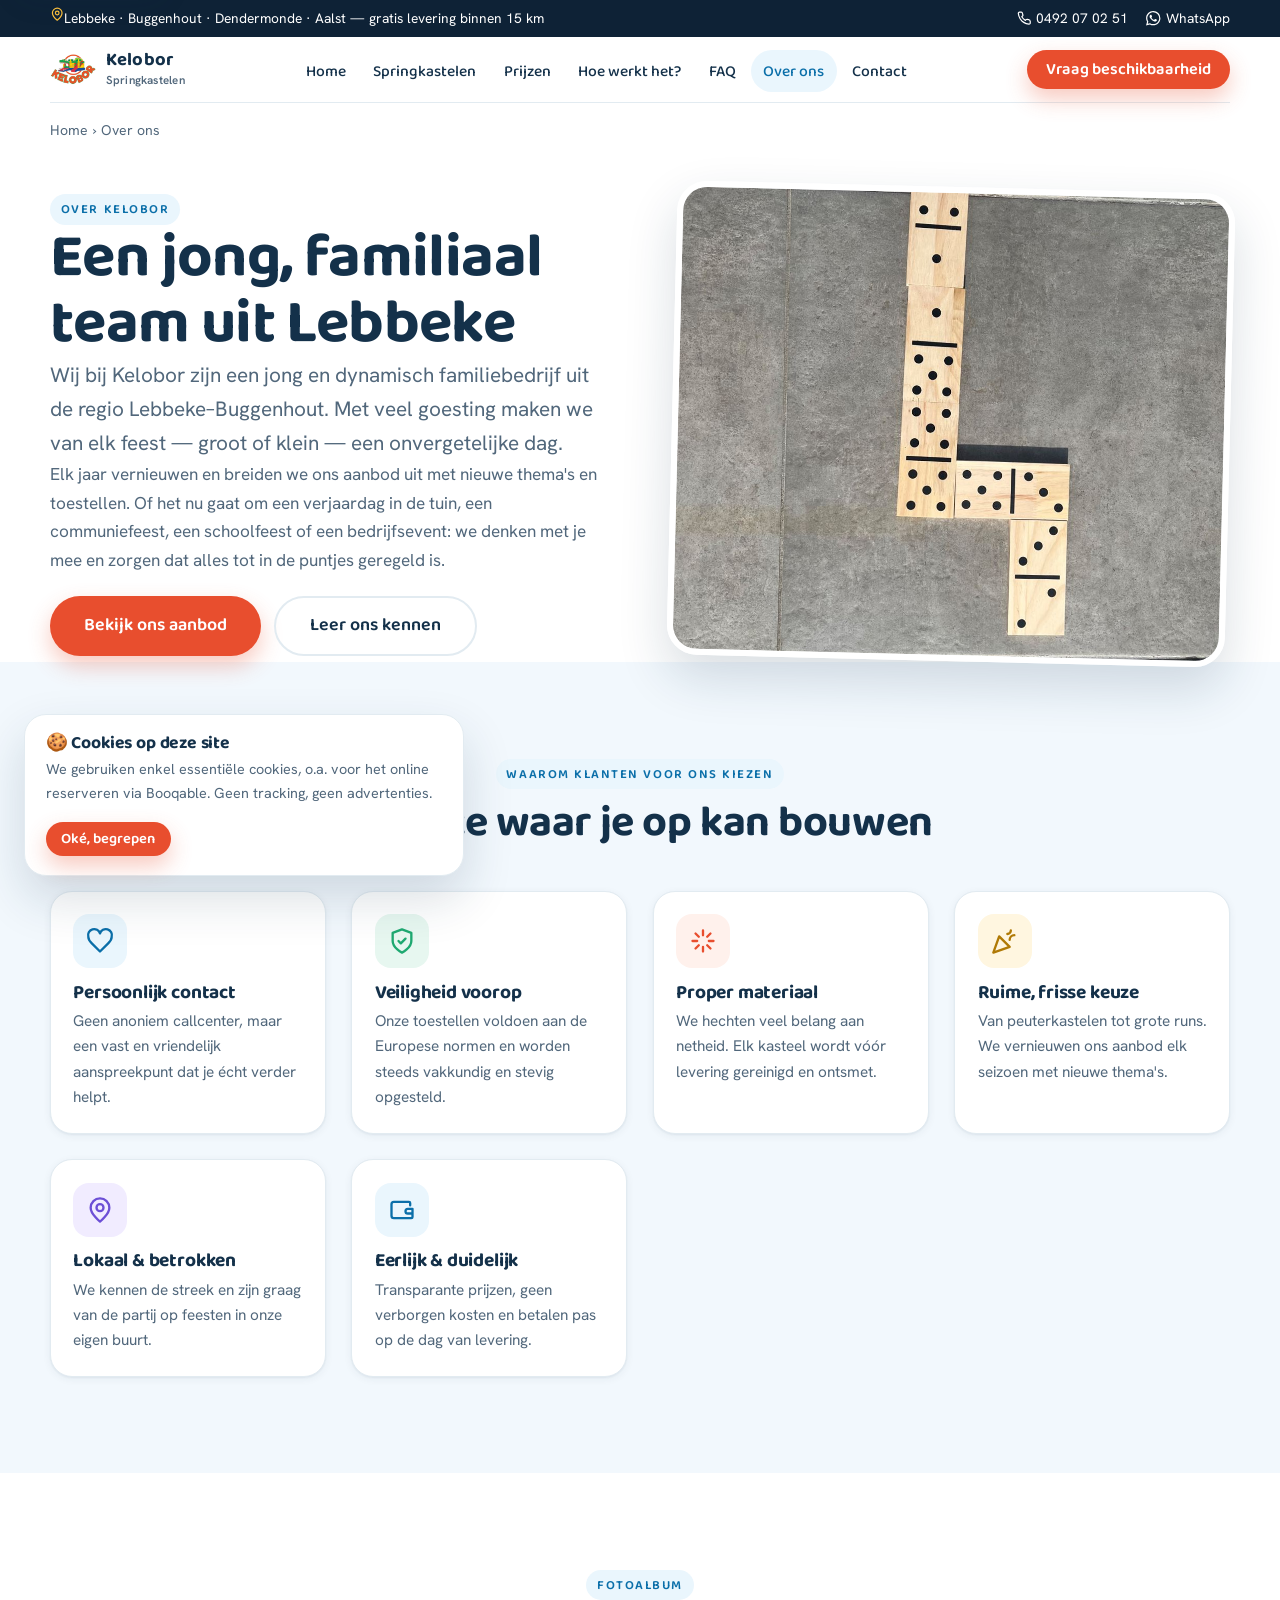
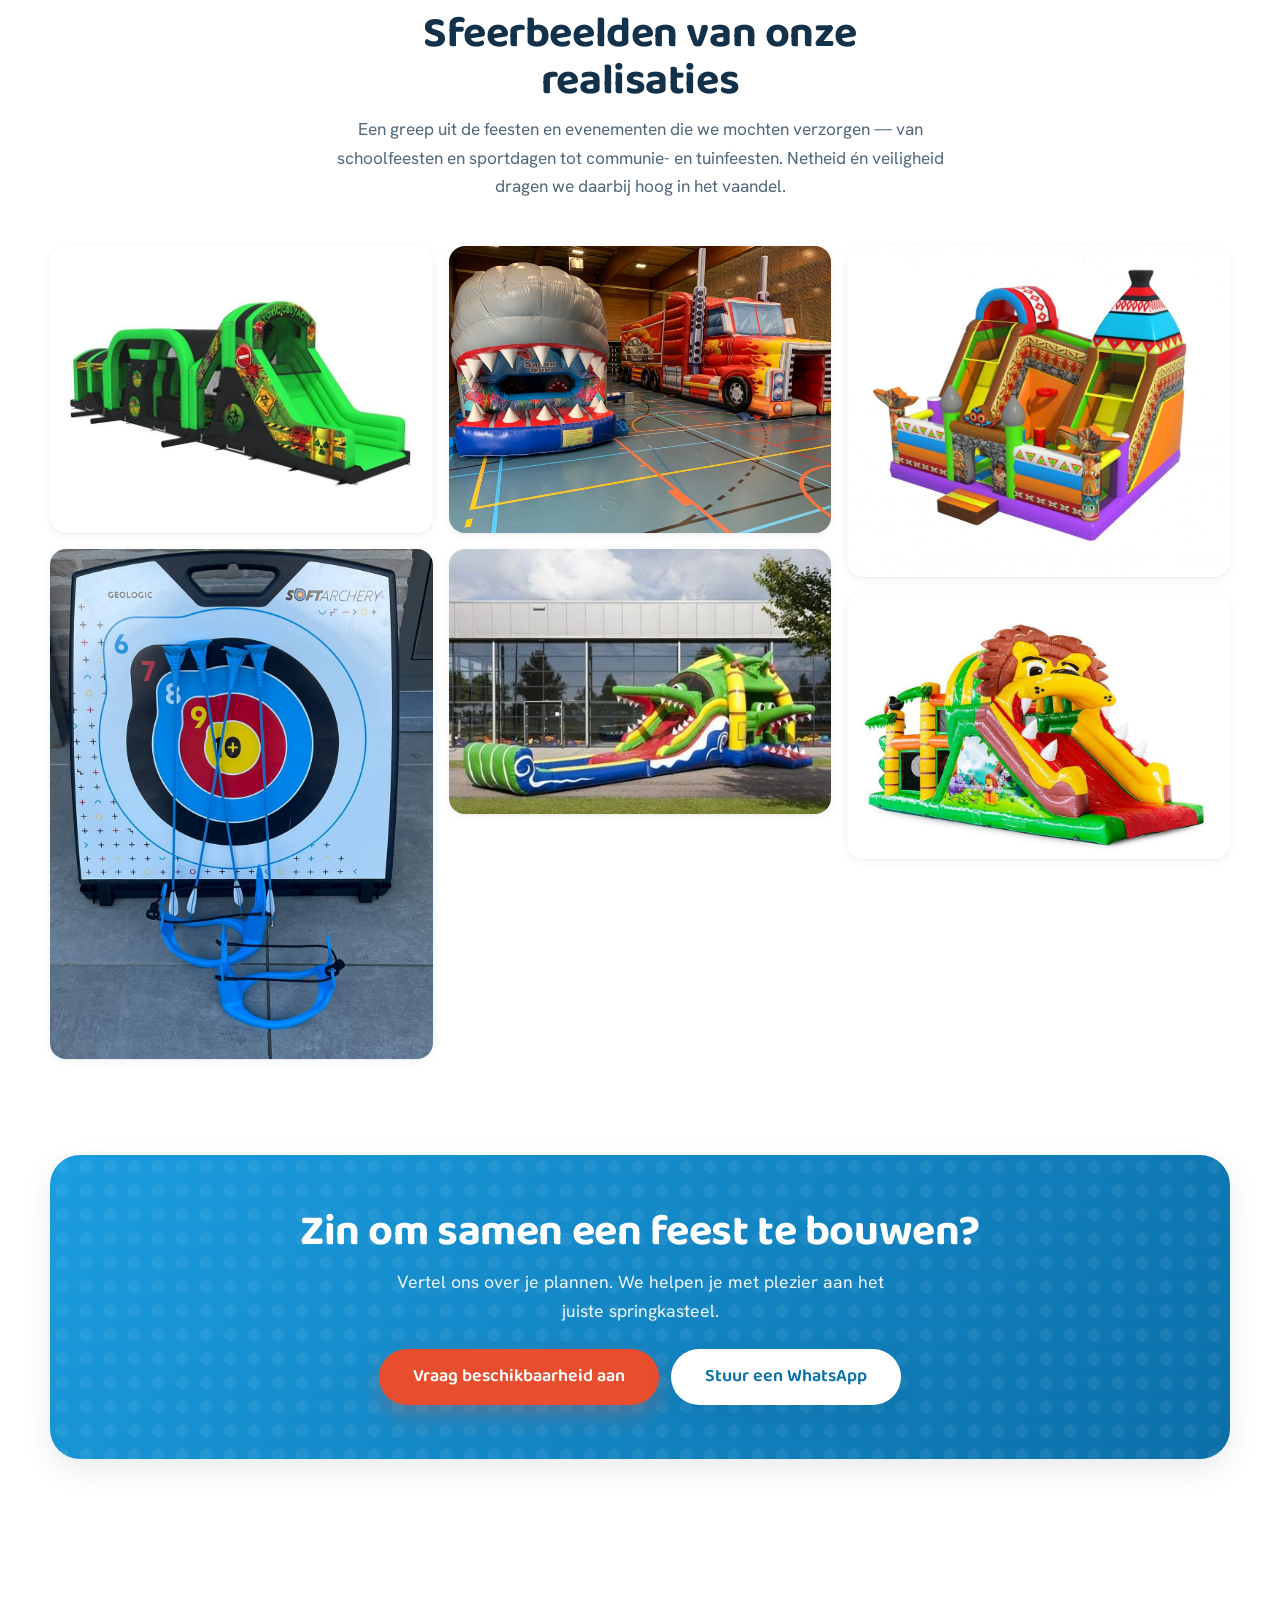
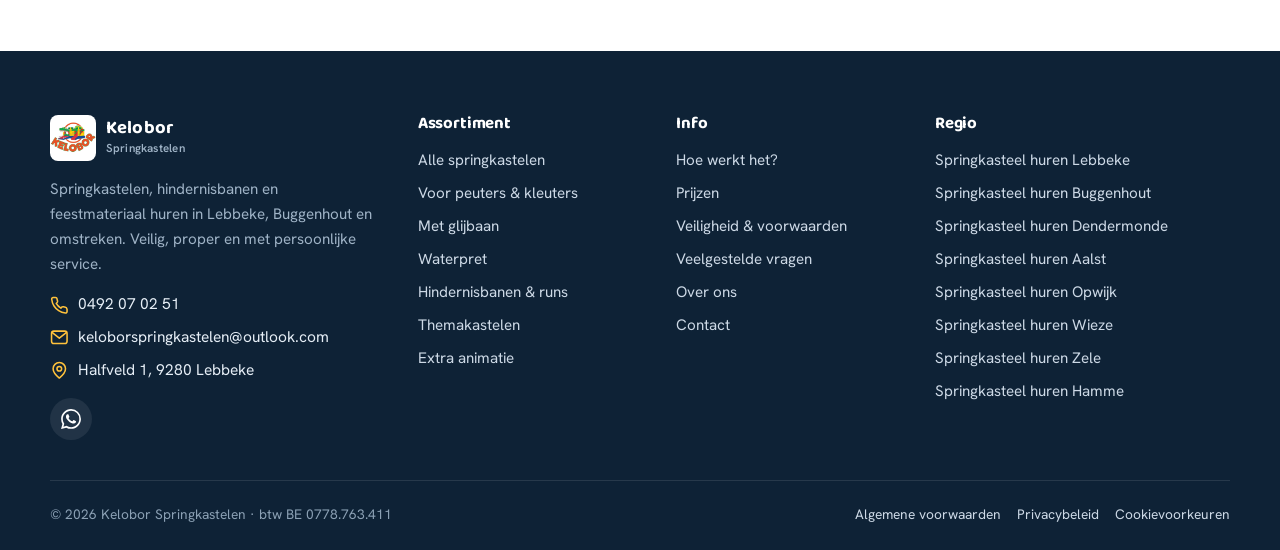
==== over-ons.html @ b8c585a3 "Nieuwe website Kelobor Springkastelen Volledige rebuild: statische site met designsysteem, filterbar" ====
<!DOCTYPE html>
<html lang="nl">
<head>
  <meta charset="utf-8">
  <meta name="viewport" content="width=device-width, initial-scale=1">
  <title>Over ons — jouw lokale springkasteelverhuur | Kelobor</title>
  <meta name="description" content="Kelobor Springkastelen is een jong, familiaal verhuurbedrijf uit Lebbeke. Ontdek waarom families, scholen en bedrijven uit de regio voor onze persoonlijke service en propere, veilige springkastelen kiezen.">
  <link rel="canonical" href="https://www.keloborspringkastelen.be/over-ons.html">
  <link rel="icon" href="assets/img/logo.jpg">
  <meta name="theme-color" content="#1B9DE0">
  <meta property="og:type" content="website">
  <meta property="og:locale" content="nl_BE">
  <meta property="og:title" content="Over ons — jouw lokale springkasteelverhuur | Kelobor">
  <meta property="og:description" content="Een jong, familiaal verhuurbedrijf uit Lebbeke. Persoonlijke service, propere en veilige springkastelen.">
  <meta property="og:image" content="https://www.keloborspringkastelen.be/assets/img/gallery/g2.jpg">
  <link rel="preconnect" href="https://fonts.googleapis.com">
  <link rel="preconnect" href="https://fonts.gstatic.com" crossorigin>
  <link href="https://fonts.googleapis.com/css2?family=Baloo+2:wght@500;600;700;800&family=Hanken+Grotesk:wght@400;500;600;700&display=swap" rel="stylesheet">
  <link rel="stylesheet" href="assets/css/styles.css">
</head>
<body data-page="over">
  <div data-site-header></div>
  <main id="main">
    <div class="container"><nav class="breadcrumb"><a href="index.html">Home</a> › <span>Over ons</span></nav></div>

    <section class="page-head">
      <div class="container">
        <div class="split">
          <div>
            <span class="eyebrow">Over Kelobor</span>
            <h1>Een jong, familiaal team uit Lebbeke</h1>
            <p class="lead">Wij bij Kelobor zijn een jong en dynamisch familiebedrijf uit de regio Lebbeke–Buggenhout. Met veel goesting maken we van elk feest — groot of klein — een onvergetelijke dag.</p>
            <p>Elk jaar vernieuwen en breiden we ons aanbod uit met nieuwe thema's en toestellen. Of het nu gaat om een verjaardag in de tuin, een communiefeest, een schoolfeest of een bedrijfsevent: we denken met je mee en zorgen dat alles tot in de puntjes geregeld is.</p>
            <div class="hero__cta" style="margin-top:1.4rem">
              <a class="btn btn--cta btn--lg" href="springkastelen.html">Bekijk ons aanbod</a>
              <a class="btn btn--ghost btn--lg" href="contact.html">Leer ons kennen</a>
            </div>
          </div>
          <div class="hero__media">
            <img class="hero__img" src="assets/img/gallery/g2.jpg" alt="Een opgesteld springkasteel van Kelobor op een feest" width="600" height="500" style="transform:rotate(1.4deg)">
          </div>
        </div>
      </div>
    </section>

    <section class="section section--soft">
      <div class="container">
        <div class="section-head section-head--center">
          <span class="eyebrow">Waarom klanten voor ons kiezen</span>
          <h2>Service waar je op kan bouwen</h2>
        </div>
        <div class="usp-grid" data-reveal-stagger>
          <div class="usp"><div class="usp__icon"><svg viewBox="0 0 24 24" fill="none" stroke="currentColor" stroke-width="2" stroke-linecap="round" stroke-linejoin="round"><path d="M19 14c1.5-1.5 3-3.3 3-5.5A4.5 4.5 0 0 0 12 5.5 4.5 4.5 0 0 0 2 8.5c0 2.2 1.5 4 3 5.5l7 7Z"/></svg></div><h3>Persoonlijk contact</h3><p>Geen anoniem callcenter, maar een vast en vriendelijk aanspreekpunt dat je écht verder helpt.</p></div>
          <div class="usp"><div class="usp__icon"><svg viewBox="0 0 24 24" fill="none" stroke="currentColor" stroke-width="2" stroke-linecap="round" stroke-linejoin="round"><path d="M12 22s8-4 8-10V5l-8-3-8 3v7c0 6 8 10 8 10Z"/><path d="m9 12 2 2 4-4"/></svg></div><h3>Veiligheid voorop</h3><p>Onze toestellen voldoen aan de Europese normen en worden steeds vakkundig en stevig opgesteld.</p></div>
          <div class="usp"><div class="usp__icon"><svg viewBox="0 0 24 24" fill="none" stroke="currentColor" stroke-width="2" stroke-linecap="round" stroke-linejoin="round"><path d="M12 3v4M12 17v4M3 12h4M17 12h4M5.6 5.6l2.8 2.8M15.6 15.6l2.8 2.8M18.4 5.6l-2.8 2.8M8.4 15.6l-2.8 2.8"/></svg></div><h3>Proper materiaal</h3><p>We hechten veel belang aan netheid. Elk kasteel wordt vóór levering gereinigd en ontsmet.</p></div>
          <div class="usp"><div class="usp__icon"><svg viewBox="0 0 24 24" fill="none" stroke="currentColor" stroke-width="2" stroke-linecap="round" stroke-linejoin="round"><path d="m2 22 5-14 9 9-14 5Z"/><path d="M14 6a3 3 0 0 0 3-3M16 11a4 4 0 0 1 4-4"/></svg></div><h3>Ruime, frisse keuze</h3><p>Van peuterkastelen tot grote runs. We vernieuwen ons aanbod elk seizoen met nieuwe thema's.</p></div>
          <div class="usp"><div class="usp__icon"><svg viewBox="0 0 24 24" fill="none" stroke="currentColor" stroke-width="2" stroke-linecap="round" stroke-linejoin="round"><path d="M20 10c0 5.5-8 12-8 12s-8-6.5-8-12a8 8 0 0 1 16 0Z"/><circle cx="12" cy="10" r="3"/></svg></div><h3>Lokaal &amp; betrokken</h3><p>We kennen de streek en zijn graag van de partij op feesten in onze eigen buurt.</p></div>
          <div class="usp"><div class="usp__icon"><svg viewBox="0 0 24 24" fill="none" stroke="currentColor" stroke-width="2" stroke-linecap="round" stroke-linejoin="round"><path d="M3 7a2 2 0 0 1 2-2h13a1 1 0 0 1 1 1v2M3 7v10a2 2 0 0 0 2 2h15a1 1 0 0 0 1-1v-3M21 11v4h-4a2 2 0 0 1 0-4h4Z"/></svg></div><h3>Eerlijk &amp; duidelijk</h3><p>Transparante prijzen, geen verborgen kosten en betalen pas op de dag van levering.</p></div>
        </div>
      </div>
    </section>

    <section class="section">
      <div class="container">
        <div class="section-head section-head--center">
          <span class="eyebrow">Fotoalbum</span>
          <h2>Sfeerbeelden van onze realisaties</h2>
          <p>Een greep uit de feesten en evenementen die we mochten verzorgen — van schoolfeesten en sportdagen tot communie- en tuinfeesten. Netheid én veiligheid dragen we daarbij hoog in het vaandel.</p>
        </div>
        <div class="masonry" data-reveal>
          <img src="assets/img/gallery/g1.jpg" alt="Springkasteel van Kelobor opgesteld op een feest" loading="lazy" decoding="async">
          <img src="assets/img/gallery/g3.jpg" alt="Kinderen spelen op een opblaasbare attractie tijdens een evenement" loading="lazy" decoding="async">
          <img src="assets/img/gallery/g5.jpg" alt="Sfeerbeeld van een feest met springkasteel in de tuin" loading="lazy" decoding="async">
          <img src="assets/img/gallery/hero.jpg" alt="Opgesteld springkasteel van Kelobor bij een tuinfeest" loading="lazy" decoding="async">
          <img src="assets/img/gallery/g6.jpg" alt="Opblaasbare attractie van Kelobor op een schoolfeest" loading="lazy" decoding="async">
          <img src="assets/img/gallery/g7.jpg" alt="Springkasteel met spelende kinderen op een buurtfeest" loading="lazy" decoding="async">
        </div>
      </div>
    </section>

    <section class="section" style="padding-top:0">
      <div class="container">
        <div class="cta-band">
          <h2>Zin om samen een feest te bouwen?</h2>
          <p>Vertel ons over je plannen. We helpen je met plezier aan het juiste springkasteel.</p>
          <div class="hero__cta">
            <a class="btn btn--cta btn--lg" href="offerte.html">Vraag beschikbaarheid aan</a>
            <a class="btn btn--white btn--lg" href="https://wa.me/32492070251" target="_blank" rel="noopener">Stuur een WhatsApp</a>
          </div>
        </div>
      </div>
    </section>
  </main>
  <footer class="site-footer" data-site-footer></footer>
  <script src="assets/js/data.js"></script>
  <script src="assets/js/main.js"></script>
  <script src="assets/js/catalog.js"></script>
</body>
</html>
---- assets/css/styles.css ----
/* ==========================================================================
   KELOBOR SPRINGKASTELEN — Designsysteem
   Speels maar professioneel: hemelsblauw + zon-geel + koraal, veel witruimte,
   afgeronde vormen, zachte golven en subtiele confetti.
   Display: "Baloo 2"  ·  Body: "Hanken Grotesk"
   ========================================================================== */

/* ---------- 1. Tokens ---------------------------------------------------- */
:root {
  /* Kleuren */
  --sky:        #1B9DE0;   /* primair, decoratief / grote vlakken */
  --sky-ink:    #0B6FA9;   /* tekst/links op wit (AA)             */
  --sky-050:    #EAF6FD;
  --sky-100:    #D6ECFA;
  --sun:        #FFC23C;   /* accent / highlights                 */
  --sun-soft:   #FFE6A6;
  --cta:        #E84E2E;   /* call-to-action (witte tekst, AA)    */
  --cta-700:    #C73C20;
  --mint:       #1FA971;   /* "inbegrepen", checks                */
  --mint-050:   #E7F7F0;
  --ink:        #14314A;   /* hoofdtekst                          */
  --ink-2:      #51677B;   /* gedempte tekst                      */
  --line:       #E2EBF1;
  --bg:         #FFFFFF;
  --bg-soft:    #F2F8FD;   /* lichte sky-tint                     */
  --cream:      #FFF7EA;   /* warm paneel                         */
  --navy-deep:  #0E2236;   /* footer                              */

  /* Typografie */
  --font-display: "Baloo 2", "Trebuchet MS", system-ui, sans-serif;
  --font-body: "Hanken Grotesk", system-ui, -apple-system, "Segoe UI", sans-serif;

  /* Vormen */
  --r-sm: 10px; --r: 16px; --r-lg: 22px; --r-xl: 30px; --pill: 999px;

  /* Schaduwen (zacht, navy-getint) */
  --sh-1: 0 2px 8px rgba(20,49,74,.06), 0 1px 2px rgba(20,49,74,.05);
  --sh-2: 0 10px 28px rgba(20,49,74,.10);
  --sh-3: 0 22px 50px rgba(20,49,74,.16);
  --sh-cta: 0 10px 22px rgba(232,78,46,.30);

  /* Ritme */
  --container: 1180px;
  --gap: clamp(1rem, 3vw, 2rem);
  --section-y: clamp(3.25rem, 8vw, 6rem);
}

/* ---------- 2. Reset & basis -------------------------------------------- */
*, *::before, *::after { box-sizing: border-box; }
* { margin: 0; }
html { scroll-behavior: smooth; scroll-padding-top: 120px; -webkit-text-size-adjust: 100%; }
@media (prefers-reduced-motion: reduce) {
  html { scroll-behavior: auto; }
  *, *::before, *::after { animation-duration: .001ms !important; animation-iteration-count: 1 !important; transition-duration: .001ms !important; }
}
body {
  font-family: var(--font-body);
  color: var(--ink);
  background: var(--bg);
  line-height: 1.65;
  font-size: clamp(1rem, .96rem + .2vw, 1.075rem);
  -webkit-font-smoothing: antialiased;
  text-rendering: optimizeLegibility;
  overflow-x: hidden;
}
img, picture, svg, video { display: block; max-width: 100%; height: auto; }
a { color: var(--sky-ink); text-decoration-thickness: .08em; text-underline-offset: .18em; }
a:hover { color: var(--cta-700); }
button { font: inherit; cursor: pointer; }
:focus-visible { outline: 3px solid var(--sky); outline-offset: 2px; border-radius: 6px; }
::selection { background: var(--sun-soft); color: var(--ink); }

h1, h2, h3, h4 { font-family: var(--font-display); line-height: 1.08; color: var(--ink); font-weight: 700; letter-spacing: -.01em; }
h1 { font-size: clamp(2.1rem, 1.4rem + 3.2vw, 3.85rem); }
h2 { font-size: clamp(1.7rem, 1.25rem + 2vw, 2.7rem); }
h3 { font-size: clamp(1.25rem, 1.05rem + .8vw, 1.6rem); }
p { color: var(--ink-2); }
strong { color: var(--ink); font-weight: 700; }

/* ---------- 3. Layout ---------------------------------------------------- */
.container { width: min(100% - 2.2rem, var(--container)); margin-inline: auto; }
.container--narrow { width: min(100% - 2.2rem, 820px); margin-inline: auto; }
.section { padding-block: var(--section-y); }
.section--soft { background: var(--bg-soft); }
.section--cream { background: var(--cream); }
.section--sky { background: linear-gradient(160deg, var(--sky) 0%, #1483c2 100%); color: #fff; }
.section--sky h2, .section--sky h3 { color: #fff; }
.section--sky p { color: rgba(255,255,255,.9); }

.section-head { max-width: 640px; margin-bottom: clamp(1.6rem, 4vw, 2.8rem); }
.section-head--center { margin-inline: auto; text-align: center; }
.eyebrow {
  display: inline-flex; align-items: center; gap: .5em;
  font-family: var(--font-display); font-weight: 600; font-size: .8rem;
  letter-spacing: .12em; text-transform: uppercase; color: var(--sky-ink);
  background: var(--sky-050); padding: .35em .85em; border-radius: var(--pill);
}
.section-head h2 { margin-top: .65rem; }
.section-head p { margin-top: .7rem; font-size: 1.08rem; }
.lead { font-size: clamp(1.08rem, 1rem + .4vw, 1.3rem); color: var(--ink-2); }

.grid { display: grid; gap: var(--gap); }
.split { display: grid; gap: clamp(1.5rem, 5vw, 4rem); align-items: center; }
@media (min-width: 860px){ .split { grid-template-columns: 1fr 1fr; } .split--media-left > :first-child { order: 2; } .split--wide-left { grid-template-columns: 1.4fr .9fr; } .split--wide-right { grid-template-columns: .95fr 1.05fr; } }

/* ---------- 4. Knoppen --------------------------------------------------- */
.btn {
  --bg: var(--ink); --fg: #fff;
  display: inline-flex; align-items: center; justify-content: center; gap: .55em;
  font-family: var(--font-display); font-weight: 600; font-size: 1.02rem;
  line-height: 1; text-decoration: none; white-space: nowrap;
  padding: .92em 1.5em; border: 0; border-radius: var(--pill);
  background: var(--bg); color: var(--fg);
  transition: transform .15s ease, box-shadow .2s ease, background .2s ease, filter .2s ease;
}
.btn svg { width: 1.2em; height: 1.2em; }
.btn:hover { transform: translateY(-2px); }
.btn:active { transform: translateY(0); }
.btn--cta  { --bg: var(--cta);  --fg:#fff; box-shadow: var(--sh-cta); }
.btn--cta:hover { background: var(--cta-700); color:#fff; }
.btn--sky  { --bg: var(--sky-ink); --fg:#fff; box-shadow: 0 10px 22px rgba(11,111,169,.25); }
.btn--sky:hover { background: #08577f; color:#fff; }
.btn--sun  { --bg: var(--sun); --fg: var(--ink); box-shadow: 0 10px 22px rgba(255,194,60,.35); }
.btn--sun:hover { color: var(--ink); filter: brightness(1.03); }
.btn--wa   { --bg:#25D366; --fg:#0a2e16; box-shadow: 0 10px 22px rgba(37,211,102,.30); }
.btn--wa:hover { color:#0a2e16; filter: brightness(1.03); }
.btn--ghost { --bg: transparent; --fg: var(--ink); border: 2px solid var(--line); }
.btn--ghost:hover { --fg: var(--sky-ink); border-color: var(--sky); background: var(--sky-050); }
.btn--white { --bg:#fff; --fg: var(--sky-ink); box-shadow: var(--sh-2); }
.btn--lg { padding: 1.05em 1.9em; font-size: 1.12rem; }
.btn--sm { padding: .65em 1.05em; font-size: .92rem; }
.btn--block { width: 100%; }

/* ---------- 5. Badges, chips, tags -------------------------------------- */
.badges { display: flex; flex-wrap: wrap; gap: .4rem; }
.badge {
  display: inline-flex; align-items: center; gap: .35em;
  font-family: var(--font-display); font-weight: 600; font-size: .76rem;
  padding: .3em .7em; border-radius: var(--pill);
  background: rgba(255,255,255,.92); color: var(--ink); box-shadow: var(--sh-1);
  backdrop-filter: blur(2px);
}
.badge--pop { background: var(--sun); color: var(--ink); }
.badge--new { background: var(--cta); color: #fff; }
.badge--water { background: var(--sky-100); color: #095A88; }
.badge--slide { background: var(--mint-050); color: #0E7A4F; }
.badge--soft { background: var(--bg-soft); color: var(--ink-2); box-shadow: none; }

.tag { display:inline-block; font-size:.8rem; color: var(--ink-2); background: var(--bg-soft); padding:.25em .6em; border-radius: var(--pill); }

/* ---------- 6. Header / navigatie --------------------------------------- */
.site-header { position: sticky; top: 0; z-index: 60; }
.topbar {
  background: var(--navy-deep); color: #fff; font-size: .86rem;
}
.topbar__inner { display: flex; align-items: center; justify-content: space-between; gap: 1rem; padding-block: .45rem; }
.topbar a { color: #fff; text-decoration: none; display: inline-flex; align-items: center; gap: .4em; }
.topbar a:hover { color: var(--sun); }
.topbar svg { width: 1.05em; height: 1.05em; flex-shrink: 0; vertical-align: -.15em; }
.topbar__inner > span svg { color: var(--sun); }
.topbar__set { display: flex; align-items: center; gap: 1.1rem; }
.topbar .hide-sm { display: none; }
@media (min-width: 720px){ .topbar .hide-sm { display: inline-flex; } }

.nav {
  display: flex; align-items: center; justify-content: space-between; gap: 1rem;
  padding-block: .6rem;
  background: rgba(255,255,255,.92); backdrop-filter: blur(10px);
  border-bottom: 1px solid var(--line);
  transition: box-shadow .25s ease, background .25s ease;
}
.site-header.is-scrolled .nav { box-shadow: var(--sh-2); background: rgba(255,255,255,.97); }
.nav__logo { display: flex; align-items: center; gap: .6rem; text-decoration: none; flex-shrink: 0; }
.nav__logo img { height: 46px; width: auto; border-radius: 8px; }
.nav__logo b { font-family: var(--font-display); font-size: 1.15rem; color: var(--ink); line-height: 1; }
.nav__logo span { display:block; font-size:.72rem; color: var(--ink-2); font-weight:600; letter-spacing:.02em; }
.nav__links { display: none; list-style: none; padding: 0; gap: .15rem; align-items: center; }
.nav__links a {
  font-family: var(--font-display); font-weight: 500; color: var(--ink); text-decoration: none;
  padding: .55em .8em; border-radius: var(--pill); font-size: .98rem; transition: background .15s ease, color .15s ease;
}
.nav__links a:hover, .nav__links a[aria-current="page"] { background: var(--sky-050); color: var(--sky-ink); }
.nav__right { display: flex; align-items: center; gap: .6rem; }
.nav__right .btn { padding: .7em 1.15em; }
.nav-toggle {
  display: inline-flex; flex-direction: column; gap: 5px; padding: .6rem; border: 0; background: transparent; border-radius: 10px;
}
.nav-toggle span { width: 26px; height: 3px; background: var(--ink); border-radius: 3px; transition: transform .25s ease, opacity .2s ease; }
.nav-toggle[aria-expanded="true"] span:nth-child(1){ transform: translateY(8px) rotate(45deg); }
.nav-toggle[aria-expanded="true"] span:nth-child(2){ opacity: 0; }
.nav-toggle[aria-expanded="true"] span:nth-child(3){ transform: translateY(-8px) rotate(-45deg); }
@media (min-width: 1000px){
  .nav__links { display: flex; }
  .nav-toggle { display: none; }
}

/* Mobiel uitschuifmenu */
.drawer {
  position: fixed; inset: 0; z-index: 100010; display: grid; grid-template-rows: auto 1fr;
  background: rgba(14,34,54,.5); backdrop-filter: blur(4px);
  opacity: 0; visibility: hidden; transition: opacity .25s ease, visibility .25s ease;
}
.drawer.is-open { opacity: 1; visibility: visible; }
.drawer__panel {
  grid-row: 1 / -1; justify-self: end; width: min(86vw, 360px); height: 100%;
  background: #fff; padding: 1.1rem 1.1rem 2rem; overflow-y: auto;
  transform: translateX(100%); transition: transform .3s cubic-bezier(.4,0,.2,1);
  display: flex; flex-direction: column; gap: .4rem;
}
.drawer.is-open .drawer__panel { transform: translateX(0); }
.drawer__head { display:flex; align-items:center; justify-content: space-between; margin-bottom: .5rem; }
.drawer__close { border:0; background: var(--bg-soft); width: 42px; height: 42px; border-radius: var(--pill); font-size: 1.3rem; color: var(--ink); }
.drawer a.drawer__link {
  font-family: var(--font-display); font-weight: 500; font-size: 1.12rem; color: var(--ink);
  text-decoration: none; padding: .7rem .8rem; border-radius: var(--r); display:flex; align-items:center; justify-content: space-between;
}
.drawer a.drawer__link:hover { background: var(--sky-050); color: var(--sky-ink); }
.drawer a.drawer__link svg { width: 1.1em; height: 1.1em; flex-shrink: 0; opacity: .5; }
.drawer__cta .btn svg { width: 1.2em; height: 1.2em; }
.drawer__cta { margin-top: .8rem; display: grid; gap: .55rem; }

/* ---------- 7. Hero ------------------------------------------------------ */
.hero { position: relative; background: var(--bg-soft); overflow: hidden; }
.hero::before { /* confetti */
  content: ""; position: absolute; inset: 0; pointer-events: none; opacity: .5;
  background-image:
    radial-gradient(circle, var(--sun) 38%, transparent 40%),
    radial-gradient(circle, var(--sky) 38%, transparent 40%),
    radial-gradient(circle, var(--cta) 38%, transparent 40%),
    radial-gradient(circle, var(--mint) 38%, transparent 40%);
  background-size: 26px 26px, 34px 34px, 30px 30px, 22px 22px;
  background-position: 6% 18%, 88% 12%, 78% 82%, 14% 78%;
  background-repeat: no-repeat;
}
.hero__inner { position: relative; display: grid; gap: clamp(1.5rem, 4vw, 3rem); padding-block: clamp(2.5rem, 6vw, 4.5rem); align-items: center; }
@media (min-width: 940px){ .hero__inner { grid-template-columns: 1.05fr .95fr; } }
.hero__content { animation: rise .7s both; }
.hero h1 { margin-bottom: 1rem; }
.hero h1 .hl { color: var(--sky-ink); position: relative; white-space: nowrap; }
.hero h1 .hl::after { content:""; position:absolute; left:0; right:0; bottom:.04em; height:.28em; background: var(--sun); border-radius: var(--pill); z-index:-1; opacity:.85; }
.hero__sub { font-size: clamp(1.08rem, 1rem + .4vw, 1.28rem); max-width: 38ch; margin-bottom: 1.6rem; }
.hero__cta { display: flex; flex-wrap: wrap; gap: .8rem; }
.hero__media { position: relative; }
.hero__media .hero__img {
  border-radius: var(--r-xl); box-shadow: var(--sh-3); width: 100%; aspect-ratio: 4/3.4; object-fit: cover;
  transform: rotate(-1.4deg); border: 6px solid #fff;
}
.hero__media .float-card {
  position: absolute; background: #fff; border-radius: var(--r); box-shadow: var(--sh-2);
  padding: .7rem .9rem; display: flex; align-items: center; gap: .6rem; font-weight: 700; font-family: var(--font-display);
  font-size: .95rem;
}
.float-card .ic { width: 38px; height: 38px; border-radius: 12px; display: grid; place-items: center; color:#fff; flex-shrink:0; }
.float-card small { display:block; font-family: var(--font-body); font-weight:500; color: var(--ink-2); font-size:.78rem; }
.hero__media .fc-1 { left: -10px; top: 16%; }
.hero__media .fc-2 { right: -6px; bottom: 12%; }

.trust-row {
  display: flex; flex-wrap: wrap; gap: .5rem 1.3rem; margin-top: 1.7rem; padding-top: 1.4rem; border-top: 1px dashed var(--line);
}
.trust-row span { display: inline-flex; align-items: center; gap: .5em; font-weight: 600; color: var(--ink); font-size: .96rem; }
.trust-row svg { width: 1.25em; height: 1.25em; color: var(--mint); flex-shrink: 0; }

/* Golfscheiding */
.wave { display: block; width: 100%; height: auto; color: var(--bg); }
.wave--soft { color: var(--bg-soft); }
.wave--cream { color: var(--cream); }

/* ---------- 8. Productkaarten ------------------------------------------- */
.card-grid { display: grid; grid-template-columns: repeat(auto-fill, minmax(270px, 1fr)); gap: clamp(1rem, 2.4vw, 1.6rem); }
.card {
  display: flex; flex-direction: column; background: #fff; border: 1px solid var(--line);
  border-radius: var(--r-lg); overflow: hidden; box-shadow: var(--sh-1);
  transition: transform .2s ease, box-shadow .25s ease, border-color .2s ease;
}
.card:hover { transform: translateY(-4px); box-shadow: var(--sh-2); border-color: var(--sky-100); }
.card__media { position: relative; aspect-ratio: 4/3; overflow: hidden; background: var(--sky-050); }
.card__img { width: 100%; height: 100%; object-fit: cover; transition: transform .4s ease; }
.card:hover .card__img { transform: scale(1.05); }
.card__media .badges { position: absolute; top: .65rem; left: .65rem; right: .65rem; }
.card__ph { /* placeholder als er nog geen foto is */
  width: 100%; height: 100%; display: flex; flex-direction: column; align-items: center; justify-content: center;
  gap: .45rem; text-align: center; padding: 1rem; color: var(--sky-ink); text-decoration: none;
  background:
    radial-gradient(circle at 12% 22%, var(--sun) 0 5px, transparent 6px),
    radial-gradient(circle at 88% 16%, var(--cta) 0 4px, transparent 5px),
    radial-gradient(circle at 82% 78%, var(--mint) 0 5px, transparent 6px),
    radial-gradient(circle at 16% 80%, var(--sky) 0 4px, transparent 5px),
    radial-gradient(circle at 55% 12%, var(--sun) 0 3px, transparent 4px),
    radial-gradient(circle at 38% 88%, var(--cta) 0 3px, transparent 4px),
    linear-gradient(150deg, var(--sky-100), #FDF3E3 100%);
}
.card__ph .ph-emoji { font-size: clamp(52px, 9vw, 78px); line-height: 1; filter: drop-shadow(0 8px 10px rgba(20,49,74,.18)); transition: transform .25s ease; }
.card:hover .card__ph .ph-emoji, .pd__main:hover .ph-emoji { transform: scale(1.12) rotate(-4deg); }
.card__ph b { font-family: var(--font-display); font-size: 1.2rem; color: var(--ink); }
.card__ph small { background: rgba(255,255,255,.85); color: var(--ink-2); font-weight: 600; font-size: .76rem;
  padding: .3em .9em; border-radius: var(--pill); box-shadow: var(--sh-1); }
a.card__media, a.card__media:hover { text-decoration: none; }
.card__body { padding: 1rem 1.1rem 1.15rem; display: flex; flex-direction: column; gap: .55rem; flex: 1; }
.card__type { font-family: var(--font-display); font-weight:600; font-size:.78rem; color: var(--sky-ink); text-transform: uppercase; letter-spacing:.06em; }
.card__title { font-size: 1.28rem; }
.card__title a { color: var(--ink); text-decoration: none; }
.card__title a:hover { color: var(--sky-ink); }
.card__intro { font-size: .94rem; color: var(--ink-2); }
.card__meta { display: flex; flex-wrap: wrap; gap: .4rem .9rem; font-size: .85rem; color: var(--ink-2); margin-top: .1rem; }
.card__meta span { display: inline-flex; align-items: center; gap: .35em; }
.card__meta svg { width: 1.05em; height: 1.05em; color: var(--sky); }
.card__foot { margin-top: auto; padding-top: .8rem; display: flex; align-items: center; justify-content: space-between; gap: .6rem; }
.card__price { font-family: var(--font-display); font-weight: 700; color: var(--ink); font-size: 1.18rem; line-height: 1.1; }
.card__price small { display: block; font-family: var(--font-body); font-weight: 500; font-size: .72rem; color: var(--ink-2); }
.card__actions { display: grid; gap: .5rem; margin-top: .85rem; grid-template-columns: 1fr 1fr; }
.card__actions .btn { padding: .7em 1em; font-size: .92rem; }

/* ---------- 9. USP / kenmerken ------------------------------------------ */
.usp-grid { display: grid; grid-template-columns: repeat(auto-fit, minmax(250px, 1fr)); gap: clamp(1rem, 2.5vw, 1.6rem); }
.usp { background: #fff; border: 1px solid var(--line); border-radius: var(--r-lg); padding: 1.4rem; box-shadow: var(--sh-1); transition: transform .2s ease, box-shadow .2s ease; }
.usp:hover { transform: translateY(-3px); box-shadow: var(--sh-2); }
.usp__icon { width: 54px; height: 54px; border-radius: 16px; display: grid; place-items: center; margin-bottom: .9rem; background: var(--sky-050); color: var(--sky-ink); }
.usp__icon svg { width: 28px; height: 28px; }
.usp h3 { font-size: 1.2rem; margin-bottom: .35rem; }
.usp p { font-size: .96rem; }
.usp:nth-child(2) .usp__icon { background: var(--mint-050); color: var(--mint); }
.usp:nth-child(3) .usp__icon { background: #FFF1EC; color: var(--cta); }
.usp:nth-child(4) .usp__icon { background: #FFF6E0; color: #B07A06; }
.usp:nth-child(5) .usp__icon { background: #F1ECFF; color: #6C4FD6; }

/* Compacte categorietegels (homepage "Vind snel") — bewust anders dan USP-kaarten */
.cat-tiles { display: grid; gap: .85rem; grid-template-columns: repeat(auto-fill, minmax(238px, 1fr)); }
.cat-tile { display: flex; align-items: center; gap: .85rem; background: #fff; border: 1px solid var(--line); border-radius: var(--r); padding: .8rem .95rem; text-decoration: none; color: var(--ink); box-shadow: var(--sh-1); transition: transform .18s ease, box-shadow .2s ease, border-color .2s ease; }
.cat-tile:hover { transform: translateY(-3px); box-shadow: var(--sh-2); border-color: var(--sky-100); }
.cat-tile__ic { width: 48px; height: 48px; border-radius: 14px; display: grid; place-items: center; background: var(--sky-050); color: var(--sky-ink); flex-shrink: 0; }
.cat-tile__ic svg { width: 25px; height: 25px; }
.cat-tile__ic .cat-emoji { font-size: 26px; line-height: 1; }
.cat-tile__tx { display: flex; flex-direction: column; line-height: 1.2; }
.cat-tile__tx b { font-family: var(--font-display); font-size: 1.04rem; }
.cat-tile__tx small { color: var(--ink-2); font-size: .85rem; }
.cat-tile .go { margin-left: auto; color: var(--sky); transition: transform .18s ease; }
.cat-tile .go svg { width: 1.2em; height: 1.2em; }
.cat-tile:hover .go { transform: translateX(4px); }
.cat-tile:nth-child(2) .cat-tile__ic { background: var(--mint-050); color: var(--mint); }
.cat-tile:nth-child(3) .cat-tile__ic { background: var(--sky-100); color: var(--sky-ink); }
.cat-tile:nth-child(4) .cat-tile__ic { background: #FFF1EC; color: var(--cta); }
.cat-tile:nth-child(5) .cat-tile__ic { background: #FFF6E0; color: #B07A06; }
.cat-tile:nth-child(6) .cat-tile__ic { background: #F1ECFF; color: #6C4FD6; }

/* ---------- 10. Stappenplan --------------------------------------------- */
.steps { display: grid; gap: 1.2rem; counter-reset: step; grid-template-columns: repeat(auto-fit, minmax(220px, 1fr)); }
.step { position: relative; background: #fff; border: 1px solid var(--line); border-radius: var(--r-lg); padding: 1.6rem 1.3rem 1.3rem; box-shadow: var(--sh-1); }
.step__num { position: absolute; top: -18px; left: 1.3rem; width: 44px; height: 44px; border-radius: var(--pill); background: var(--cta); color: #fff; font-family: var(--font-display); font-weight: 700; font-size: 1.25rem; display: grid; place-items: center; box-shadow: var(--sh-cta); }
.step h3 { font-size: 1.2rem; margin: .6rem 0 .35rem; }
.step p { font-size: .96rem; }
.step:nth-child(2) .step__num { background: var(--sky-ink); box-shadow: 0 8px 18px rgba(11,111,169,.3); }
.step:nth-child(3) .step__num { background: var(--mint); box-shadow: 0 8px 18px rgba(31,169,113,.3); }
.step:nth-child(4) .step__num { background: var(--sun); color: var(--ink); box-shadow: 0 8px 18px rgba(255,194,60,.4); }

/* ---------- 11. Audience / callout panels ------------------------------- */
.panel { background: #fff; border: 1px solid var(--line); border-radius: var(--r-xl); padding: clamp(1.4rem, 4vw, 2.6rem); box-shadow: var(--sh-1); }
.audience-grid { display: grid; gap: 1.2rem; grid-template-columns: repeat(auto-fit, minmax(260px, 1fr)); }
.audience { border-radius: var(--r-lg); padding: 1.5rem; color: #fff; position: relative; overflow: hidden; box-shadow: var(--sh-2); }
.audience h3 { color:#fff; font-size: 1.35rem; }
.audience p { color: rgba(255,255,255,.92); font-size: .98rem; margin: .4rem 0 1rem; }
.audience .btn { background:#fff; color: var(--ink); }
.audience--school { background: linear-gradient(150deg, #1B9DE0, #0B6FA9); }
.audience--bedrijf { background: linear-gradient(150deg, #E84E2E, #C73C20); }
.audience--feest { background: linear-gradient(150deg, #1FA971, #138a59); }
.audience__ic { position: absolute; right: -10px; bottom: -10px; opacity: .18; }
.audience__ic svg { width: 120px; height: 120px; color:#fff; }

/* ---------- 12. Reviews -------------------------------------------------- */
.reviews { display: grid; gap: 1.2rem; grid-template-columns: repeat(auto-fit, minmax(280px, 1fr)); }
.review { background: #fff; border: 1px solid var(--line); border-radius: var(--r-lg); padding: 1.5rem; box-shadow: var(--sh-1); }
.review__stars { color: var(--sun); display: flex; gap: 2px; margin-bottom: .6rem; }
.review__stars svg { width: 20px; height: 20px; }
.review p { color: var(--ink); font-size: 1.02rem; }
.review__who { margin-top: 1rem; display: flex; align-items: center; gap: .7rem; }
.review__av { width: 42px; height: 42px; border-radius: var(--pill); background: var(--sky-100); color: var(--sky-ink); display: grid; place-items: center; font-family: var(--font-display); font-weight: 700; }
.review__who b { font-family: var(--font-display); }
.review__who small { display: block; color: var(--ink-2); }

/* ---------- 13. FAQ accordion ------------------------------------------- */
.faq { display: grid; gap: .7rem; }
.faq__item { background: #fff; border: 1px solid var(--line); border-radius: var(--r); overflow: hidden; }
.faq__q {
  width: 100%; text-align: left; display: flex; align-items: center; justify-content: space-between; gap: 1rem;
  padding: 1.05rem 1.2rem; font-family: var(--font-display); font-weight: 600; font-size: 1.08rem; color: var(--ink);
  background: transparent; border: 0;
}
.faq__q:hover { background: var(--bg-soft); }
.faq__q .chev { flex-shrink: 0; width: 26px; height: 26px; border-radius: var(--pill); background: var(--sky-050); color: var(--sky-ink); display: grid; place-items: center; transition: transform .25s ease, background .2s; }
.faq__q .chev svg { width: 15px; height: 15px; }
.faq__item[open] .faq__q .chev { transform: rotate(180deg); background: var(--sky); color:#fff; }
.faq__a { padding: 0 1.2rem 1.15rem; }
.faq__a p { color: var(--ink-2); }
details.faq__item summary { list-style: none; cursor: pointer; }
details.faq__item summary::-webkit-details-marker { display: none; }

/* ---------- 14. Formulieren --------------------------------------------- */
.form { display: grid; gap: 1.1rem; }
.form-row { display: grid; gap: 1.1rem; }
@media (min-width: 620px){ .form-row--2 { grid-template-columns: 1fr 1fr; } }
.field { display: grid; gap: .4rem; }
.field > label { font-family: var(--font-display); font-weight: 600; color: var(--ink); font-size: .98rem; }
.field .req { color: var(--cta); }
.input, .textarea, .select {
  width: 100%; font: inherit; color: var(--ink); background: #fff;
  border: 2px solid var(--line); border-radius: var(--r); padding: .8em 1em; transition: border-color .15s ease, box-shadow .15s ease;
}
.input:focus, .textarea:focus, .select:focus { outline: none; border-color: var(--sky); box-shadow: 0 0 0 4px var(--sky-050); }
.textarea { min-height: 130px; resize: vertical; }
.select { appearance: none; background-image: url("data:image/svg+xml,%3Csvg xmlns='http://www.w3.org/2000/svg' width='24' height='24' fill='none' stroke='%2351677B' stroke-width='2.5' stroke-linecap='round'%3E%3Cpath d='M6 9l6 6 6-6'/%3E%3C/svg%3E"); background-repeat: no-repeat; background-position: right 1em center; padding-right: 2.6em; }
.radio-cards { display: grid; gap: .7rem; grid-template-columns: repeat(auto-fit, minmax(180px, 1fr)); }
.radio-card { position: relative; }
.radio-card input { position: absolute; opacity: 0; }
.radio-card label { display: flex; gap: .7rem; align-items: flex-start; border: 2px solid var(--line); border-radius: var(--r); padding: .9rem 1rem; cursor: pointer; height: 100%; transition: border-color .15s, background .15s; }
.radio-card label b { font-family: var(--font-display); }
.radio-card label small { display: block; color: var(--ink-2); font-size: .85rem; }
.radio-card label .dot { width: 22px; height: 22px; border-radius: var(--pill); border: 2px solid var(--line); flex-shrink: 0; margin-top: 2px; display: grid; place-items: center; }
.radio-card input:checked + label { border-color: var(--sky); background: var(--sky-050); }
.radio-card input:checked + label .dot { border-color: var(--sky); background: var(--sky); }
.radio-card input:checked + label .dot::after { content:""; width: 8px; height: 8px; border-radius: 50%; background: #fff; }
.radio-card input:focus-visible + label { outline: 3px solid var(--sky); outline-offset: 2px; }
.form-note { font-size: .9rem; color: var(--ink-2); display: flex; gap: .55em; align-items: flex-start; }
.form-note svg { width: 1.15em; height: 1.15em; color: var(--mint); flex-shrink: 0; margin-top: .2em; }
.form-callout { background: var(--mint-050); border: 1px solid #c7ebda; border-radius: var(--r); padding: .9rem 1.1rem; display: flex; gap: .7rem; align-items: flex-start; }
.form-callout svg { width: 1.4em; height: 1.4em; color: var(--mint); flex-shrink: 0; }
.honeypot { position: absolute !important; left: -9999px !important; width: 1px; height: 1px; overflow: hidden; } /* honeypot */
.form-success { background: var(--mint-050); border: 1px solid #bfe9d6; border-radius: var(--r-lg); padding: 1.4rem; display: none; gap: .8rem; align-items: flex-start; }
.form-success.is-visible { display: flex; }

/* ---------- 15. Filters / toolbar --------------------------------------- */
.toolbar { display: grid; gap: 1rem; background: #fff; border: 1px solid var(--line); border-radius: var(--r-lg); padding: 1.1rem; box-shadow: var(--sh-1); position: sticky; top: 112px; z-index: 20; }
.chips { display: flex; flex-wrap: wrap; gap: .5rem; }
.chip {
  font-family: var(--font-display); font-weight: 600; font-size: .9rem; color: var(--ink);
  background: var(--bg-soft); border: 2px solid transparent; padding: .5em 1em; border-radius: var(--pill);
  transition: background .15s, border-color .15s, color .15s;
}
.chip:hover { background: var(--sky-050); color: var(--sky-ink); }
.chip.is-active { background: var(--sky-ink); color: #fff; }
.toolbar__row { display: flex; flex-wrap: wrap; gap: .7rem; align-items: center; }
.toolbar__row .input, .toolbar__row .select { padding: .6em .9em; }
.search { position: relative; flex: 1; min-width: 200px; }
.search svg { position: absolute; left: .85rem; top: 50%; transform: translateY(-50%); width: 1.2em; height: 1.2em; color: var(--ink-2); }
.search .input { padding-left: 2.6em; }
.toggle-pills { display: flex; flex-wrap: wrap; gap: .5rem; }
.toggle-pill { display: inline-flex; align-items: center; gap: .45em; font-weight: 600; font-size: .9rem; color: var(--ink); background: var(--bg-soft); padding: .5em .9em; border-radius: var(--pill); border: 2px solid transparent; }
.toggle-pill input { accent-color: var(--sky-ink); width: 1.05em; height: 1.05em; }
.toggle-pill:has(input:checked) { background: var(--sky-050); border-color: var(--sky); color: var(--sky-ink); }
.result-count { font-weight: 600; color: var(--ink-2); }
.empty-state { text-align: center; padding: 3rem 1rem; color: var(--ink-2); }

/* ---------- 16. Productdetail ------------------------------------------- */
.pd { display: grid; gap: clamp(1.4rem, 3vw, 2.4rem); }
@media (min-width: 920px){ .pd { grid-template-columns: 1.1fr .9fr; align-items: start; } }
.pd__gallery { display: grid; gap: .7rem; }
.pd__main { border-radius: var(--r-xl); overflow: hidden; box-shadow: var(--sh-2); aspect-ratio: 4/3; background: var(--sky-050); }
.pd__main img, .pd__main .card__ph { width: 100%; height: 100%; object-fit: cover; }
.pd__thumbs { display: grid; grid-template-columns: repeat(4, 1fr); gap: .6rem; }
.pd__thumbs button { border: 2px solid var(--line); border-radius: var(--r); overflow: hidden; aspect-ratio: 1; background: var(--sky-050); padding: 0; }
.pd__thumbs button.is-active { border-color: var(--sky); }
.pd__thumbs img { width: 100%; height: 100%; object-fit: cover; }
.pd__info .badges { margin-bottom: .7rem; }
.pd__price { display: flex; align-items: baseline; gap: .6rem; margin: .3rem 0 .6rem; }
.pd__price b { font-family: var(--font-display); font-size: 2.1rem; color: var(--ink); }
.pd__price span { color: var(--ink-2); }

/* Compacte specificatie-tegels onder de productfoto (2 kolommen) */
.spec-grid { list-style: none; padding: 0; margin: 0; display: grid; grid-template-columns: 1fr 1fr; gap: .6rem; }
.spec-grid li { background: #fff; border: 1px solid var(--line); border-radius: var(--r); padding: .6rem .85rem; display: flex; flex-direction: column; gap: .12rem; box-shadow: var(--sh-1); }
.spec-grid .k { display: inline-flex; align-items: center; gap: .45em; font-size: .78rem; font-weight: 600; color: var(--ink-2); }
.spec-grid .k svg { width: 1.2em; height: 1.2em; color: var(--sky); flex-shrink: 0; }
.spec-grid .v { font-family: var(--font-display); font-weight: 600; color: var(--ink); font-size: .98rem; line-height: 1.3; }
@media (max-width: 430px){ .spec-grid { grid-template-columns: 1fr; } }

/* Mini "inbegrepen"-checks rechts onder de knoppen */
.pd__includes { margin-top: 1.1rem; padding-top: 1rem; border-top: 1px dashed var(--line); gap: .45rem; }
.pd__includes li span { font-size: .95rem; color: var(--ink-2); }
.pd__cta { display: grid; gap: .7rem; grid-template-columns: 1fr 1fr; margin: .9rem 0 0; }
@media (max-width: 540px){ .pd__cta { grid-template-columns: 1fr; } .pd__cta .btn { white-space: normal; } }
/* Booqable online-reserveerblok */
.booqable-cta { margin: .9rem 0 .2rem; padding: .9rem 1.1rem 1rem; border: 2px solid var(--sky-100); background: var(--sky-050); border-radius: var(--r-lg); }
.booqable-cta__label { display: flex; align-items: center; gap: .5em; font-family: var(--font-display); font-weight: 600; color: var(--sky-ink); margin-bottom: .7rem; font-size: 1rem; }
.booqable-cta__label svg { width: 1.2em; height: 1.2em; }
.booqable-cta .booqable-product-button { width: 100%; }
.booqable-cta .booqable-product-button button,
.booqable-cta .booqable-product-button a { width: 100% !important; }
/* Booqable injecteert een zwevende winkelmand-knop (rechtsonder, z-index 99998).
   Op mobiel staat onze sticky CTA-balk daar ook → til de ingeklapte knop erboven. */
@media (max-width: 999px) {
  #booqable-cart .closed { bottom: 92px !important; }
}
.spec-list { list-style: none; padding: 0; display: grid; gap: .1rem; border: 1px solid var(--line); border-radius: var(--r-lg); overflow: hidden; }
.spec-list li { display: flex; align-items: center; gap: .8rem; padding: .8rem 1.1rem; background: #fff; }
.spec-list li:nth-child(odd) { background: var(--bg-soft); }
.spec-list .k { display: inline-flex; align-items: center; gap: .55em; color: var(--ink-2); font-weight: 600; min-width: 12.5rem; }
.spec-list .k svg { width: 1.2em; height: 1.2em; color: var(--sky); }
.spec-list .v { color: var(--ink); font-weight: 600; font-family: var(--font-display); }
.feature-list { list-style: none; padding: 0; display: grid; gap: .6rem; }
.feature-list li { display: flex; gap: .6rem; align-items: flex-start; }
.feature-list svg { width: 1.3em; height: 1.3em; color: var(--mint); flex-shrink: 0; margin-top: .2em; }
.chips-row { display: flex; flex-wrap: wrap; gap: .5rem; }

/* ---------- 17. Prijstabel ---------------------------------------------- */
.price-table { width: 100%; border-collapse: collapse; background:#fff; border-radius: var(--r-lg); overflow: hidden; box-shadow: var(--sh-1); border: 1px solid var(--line); }
.price-table caption { text-align: left; font-family: var(--font-display); font-weight: 700; font-size: 1.3rem; color: var(--ink); padding: 0 0 .8rem; }
.price-table th, .price-table td { padding: .85rem 1rem; text-align: left; border-bottom: 1px solid var(--line); }
.price-table thead th { background: var(--sky-050); color: var(--sky-ink); font-family: var(--font-display); font-size: .92rem; }
.price-table tbody tr:hover { background: var(--bg-soft); }
.price-table td.price { font-family: var(--font-display); font-weight: 700; color: var(--ink); white-space: nowrap; }
.price-table tr:last-child td { border-bottom: 0; }
.table-wrap { overflow-x: auto; border-radius: var(--r-lg); }

/* ---------- 18. Galerij -------------------------------------------------- */
.masonry { columns: 3 240px; column-gap: 1rem; }
.masonry img { width: 100%; margin-bottom: 1rem; border-radius: var(--r); box-shadow: var(--sh-1); break-inside: avoid; }

/* ---------- 19. Sticky mobiele CTA-balk --------------------------------- */
.sticky-cta {
  position: fixed; left: 0; right: 0; bottom: 0; z-index: 55; display: grid; grid-template-columns: 1fr 1fr 1fr;
  gap: .4rem; padding: .5rem .6rem calc(.5rem + env(safe-area-inset-bottom));
  background: rgba(255,255,255,.96); backdrop-filter: blur(10px); border-top: 1px solid var(--line);
  box-shadow: 0 -8px 24px rgba(20,49,74,.1); transform: translateY(110%); transition: transform .3s ease;
}
.sticky-cta.is-visible { transform: translateY(0); }
.sticky-cta a { display: flex; flex-direction: column; align-items: center; gap: 2px; text-decoration: none; font-family: var(--font-display); font-weight: 600; font-size: .8rem; padding: .45rem; border-radius: var(--r); }
.sticky-cta a svg { width: 22px; height: 22px; }
.sticky-cta .sc-call { color: var(--sky-ink); }
.sticky-cta .sc-wa { color: #0E7A3D; }
.sticky-cta .sc-offerte { background: var(--cta); color: #fff; }
@media (min-width: 1000px){ .sticky-cta { display: none !important; } }

/* ---------- 20. Cookiebanner -------------------------------------------- */
.cookie {
  position: fixed; left: 1rem; right: 1rem; bottom: 1rem; z-index: 100020; max-width: 440px;
  background: #fff; border: 1px solid var(--line); border-radius: var(--r-lg); box-shadow: var(--sh-3);
  padding: 1.2rem 1.3rem; display: none;
}
.cookie.is-visible { display: block; animation: rise .4s both; }
.cookie h4 { font-family: var(--font-display); margin-bottom: .35rem; font-size: 1.1rem; }
.cookie p { font-size: .9rem; }
.cookie__row { display: flex; gap: .6rem; margin-top: 1rem; flex-wrap: wrap; }
@media (min-width: 1000px){ .cookie { bottom: 1.5rem; left: 1.5rem; right: auto; } }

/* ---------- 21. Footer --------------------------------------------------- */
.site-footer { background: var(--navy-deep); color: #cdd9e6; padding-block: clamp(2.5rem, 6vw, 4rem) 1.5rem; margin-top: var(--section-y); }
.site-footer a { color: #cdd9e6; text-decoration: none; }
.site-footer a:hover { color: #fff; }
.footer-grid { display: grid; gap: 2rem; grid-template-columns: repeat(auto-fit, minmax(180px, 1fr)); }
@media (min-width: 980px){ .footer-grid { grid-template-columns: 1.5fr 1fr 1fr 1.35fr; gap: 2.5rem; } }
.footer-brand { max-width: 360px; min-width: 0; }
.footer-brand .nav__logo b { color: #fff; }
.footer-brand .nav__logo span { color: #9fb3c6; }
.footer-brand p { color: #9fb3c6; margin: 1rem 0; font-size: .95rem; }
.footer-contact { display: grid; gap: .65rem; }
.footer-contact a, .footer-contact span {
  display: flex; align-items: flex-start; gap: .6em; color: #e6eef6;
  min-width: 0; overflow-wrap: anywhere; font-size: .97rem; line-height: 1.45;
}
.footer-contact svg { width: 1.2em; height: 1.2em; color: var(--sun); flex-shrink: 0; margin-top: .14em; }
.footer-contact a:hover { color: var(--sun); }
.footer-col h4 { color: #fff; font-size: 1.05rem; margin-bottom: .9rem; }
.footer-col ul { list-style: none; padding: 0; display: grid; gap: .5rem; font-size: .95rem; }
.footer-social { display: flex; gap: .6rem; margin-top: 1rem; }
.footer-social a { width: 42px; height: 42px; border-radius: var(--pill); background: rgba(255,255,255,.08); display: grid; place-items: center; }
.footer-social a:hover { background: var(--sky); }
.footer-social svg { width: 20px; height: 20px; color: #fff; }
.footer-bottom { border-top: 1px solid rgba(255,255,255,.1); margin-top: 2.5rem; padding-top: 1.4rem; display: flex; flex-wrap: wrap; gap: .6rem 1.3rem; justify-content: space-between; align-items: center; font-size: .86rem; color: #8ba0b4; }
.footer-bottom nav { display: flex; flex-wrap: wrap; gap: .4rem 1rem; }

/* ---------- 22. Breadcrumb & prose -------------------------------------- */
.breadcrumb { font-size: .88rem; color: var(--ink-2); padding-block: 1rem .2rem; display: flex; flex-wrap: wrap; gap: .35em; }
.breadcrumb a { color: var(--ink-2); text-decoration: none; }
.breadcrumb a:hover { color: var(--sky-ink); }
.page-head { padding-block: clamp(1.5rem, 4vw, 2.6rem) 0; }
.prose { max-width: 760px; }
.prose h2 { margin-top: 2.2rem; }
.prose h3 { margin-top: 1.6rem; }
.prose p, .prose li { color: var(--ink-2); }
.prose p, .prose ul, .prose ol { margin-top: .9rem; }
.prose ul, .prose ol { padding-left: 1.3rem; }
.prose li { margin-top: .35rem; }
.prose a { font-weight: 600; }
.prose strong { color: var(--ink); }
.callout { background: var(--cream); border: 1px solid #f1e4c9; border-left: 5px solid var(--sun); border-radius: var(--r); padding: 1.1rem 1.3rem; margin-top: 1.4rem; }
.callout--mint { background: var(--mint-050); border-color: #c7ebda; border-left-color: var(--mint); }
.callout--sky { background: var(--sky-050); border-color: var(--sky-100); border-left-color: var(--sky); }
.callout p { color: var(--ink); }

/* ---------- 23. CTA-band ------------------------------------------------- */
.cta-band { position: relative; overflow: hidden; border-radius: var(--r-xl); background: linear-gradient(135deg, var(--sky) 0%, var(--sky-ink) 100%); color: #fff; padding: clamp(2rem, 5vw, 3.4rem); text-align: center; box-shadow: var(--sh-2); }
.cta-band::before { content:""; position: absolute; inset: 0; background-image: radial-gradient(circle, rgba(255,255,255,.5) 38%, transparent 40%); background-size: 24px 24px; opacity: .12; }
.cta-band > * { position: relative; }
.cta-band h2 { color: #fff; }
.cta-band p { color: rgba(255,255,255,.92); max-width: 52ch; margin: .7rem auto 1.5rem; font-size: 1.1rem; }
.cta-band .hero__cta { justify-content: center; }

/* ---------- 24. Animaties ----------------------------------------------- */
@keyframes rise { from { opacity: 0; transform: translateY(22px); } to { opacity: 1; transform: none; } }
@keyframes floaty { 0%,100% { transform: translateY(0); } 50% { transform: translateY(-9px); } }
[data-reveal] { opacity: 0; transform: translateY(26px); transition: opacity .6s ease, transform .6s cubic-bezier(.2,.7,.3,1); }
[data-reveal].is-in { opacity: 1; transform: none; }
[data-reveal-stagger] > * { opacity: 0; transform: translateY(26px); transition: opacity .55s ease, transform .55s cubic-bezier(.2,.7,.3,1); }
[data-reveal-stagger].is-in > * { opacity: 1; transform: none; }
[data-reveal-stagger].is-in > *:nth-child(1){ transition-delay: .04s; }
[data-reveal-stagger].is-in > *:nth-child(2){ transition-delay: .1s; }
[data-reveal-stagger].is-in > *:nth-child(3){ transition-delay: .16s; }
[data-reveal-stagger].is-in > *:nth-child(4){ transition-delay: .22s; }
[data-reveal-stagger].is-in > *:nth-child(5){ transition-delay: .28s; }
[data-reveal-stagger].is-in > *:nth-child(6){ transition-delay: .34s; }

/* ---------- 25. Hulpklassen --------------------------------------------- */
.skip-link { position: absolute; left: 1rem; top: -60px; background: #fff; color: var(--ink); padding: .7rem 1.1rem; border-radius: var(--r); z-index: 100; box-shadow: var(--sh-2); transition: top .2s; }
.skip-link:focus { top: 1rem; }
.visually-hidden { position: absolute !important; width: 1px; height: 1px; padding: 0; margin: -1px; overflow: hidden; clip: rect(0 0 0 0); white-space: nowrap; border: 0; }
.center { text-align: center; }
.mt-1 { margin-top: 1rem; } .mt-2 { margin-top: 2rem; } .mb-0 { margin-bottom: 0; }
.stack > * + * { margin-top: 1rem; }
.text-mint { color: var(--mint); } .text-sky { color: var(--sky-ink); }
.divider { height: 1px; background: var(--line); border: 0; margin-block: var(--section-y); }
.body-locked { overflow: hidden; }

/* ---------- 26. Laadscherm (splash) -------------------------------------- */
/* `has-splash` wordt vóór de eerste paint gezet door het inline script in
   index.html; splash.js bouwt de echte overlay en haalt de klasse weer weg.
   Dit ::before-scherm voorkomt een flits van de pagina vóór de splash mount. */
.has-splash body { overflow: hidden; }
.has-splash body::before {
  content: ""; position: fixed; inset: 0; z-index: 99999;
  background: linear-gradient(180deg, #C6E8F6 0%, #E9F7FC 72%);
}
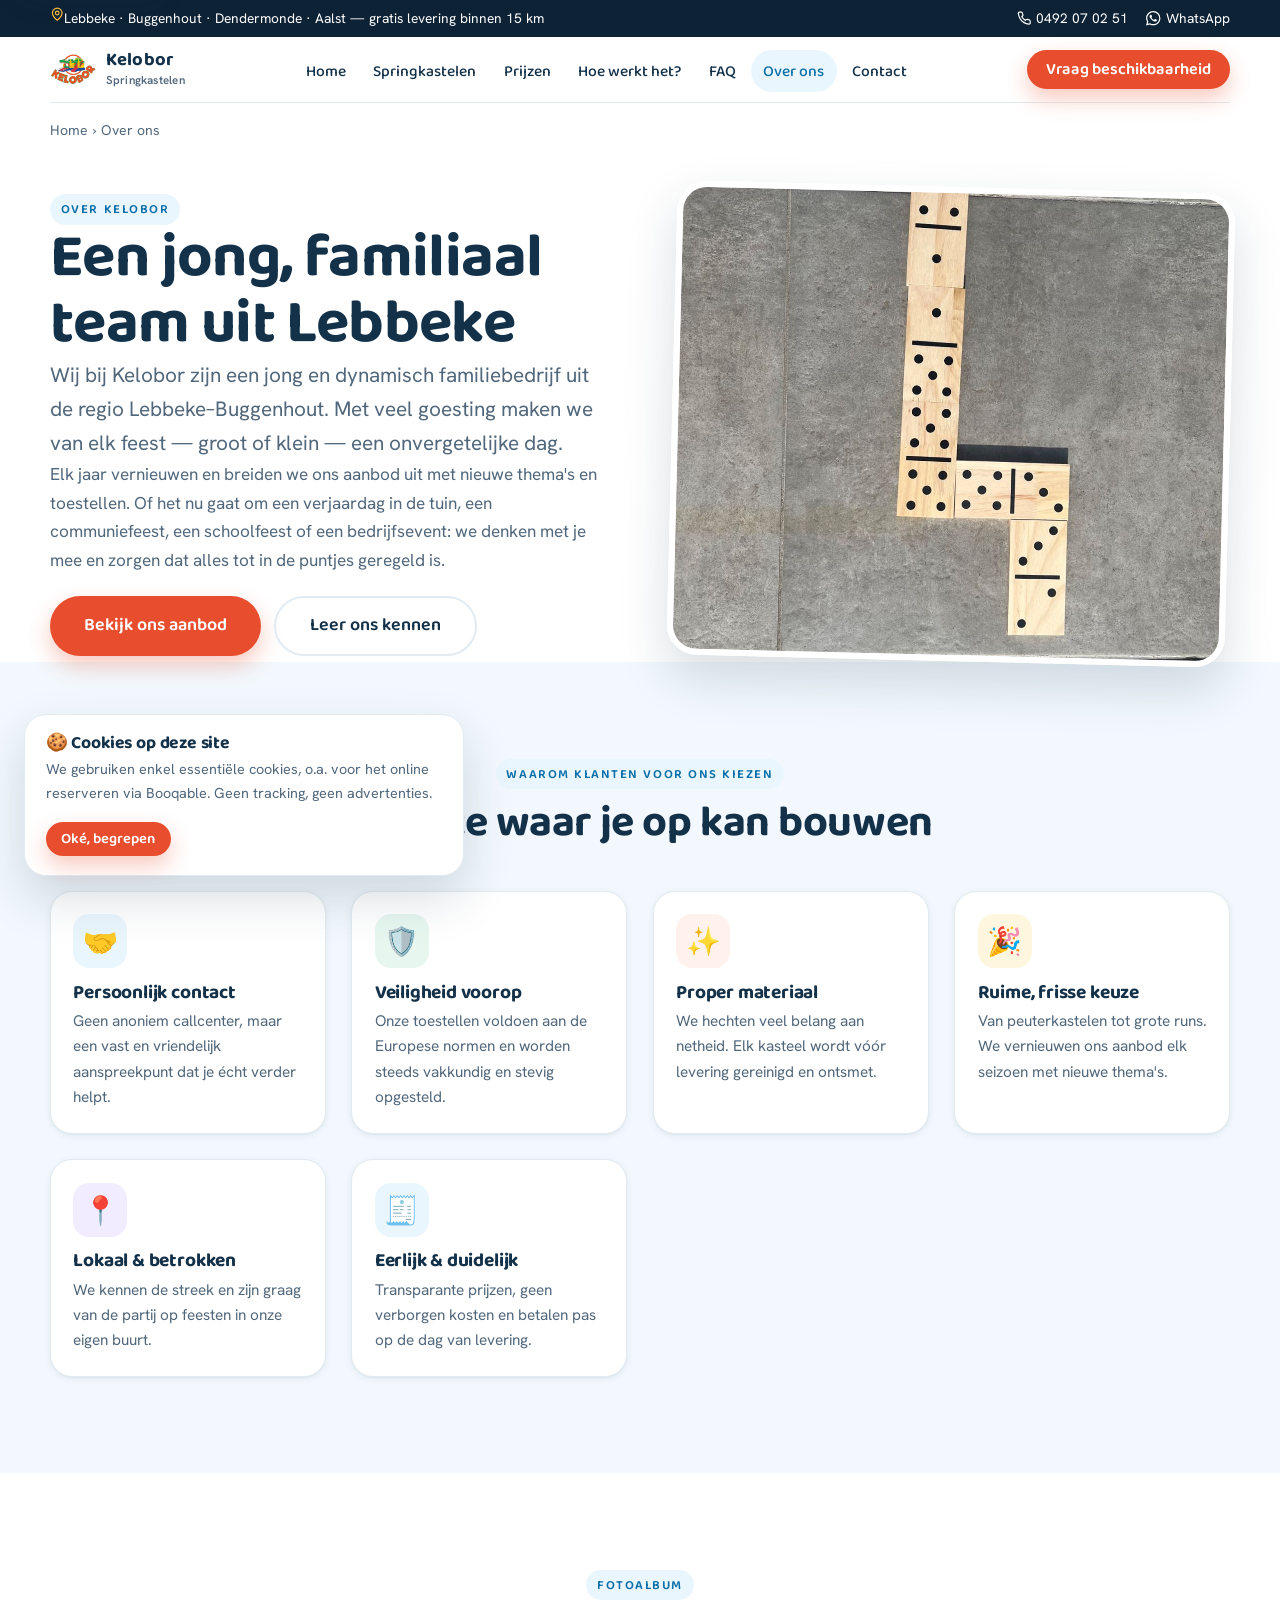
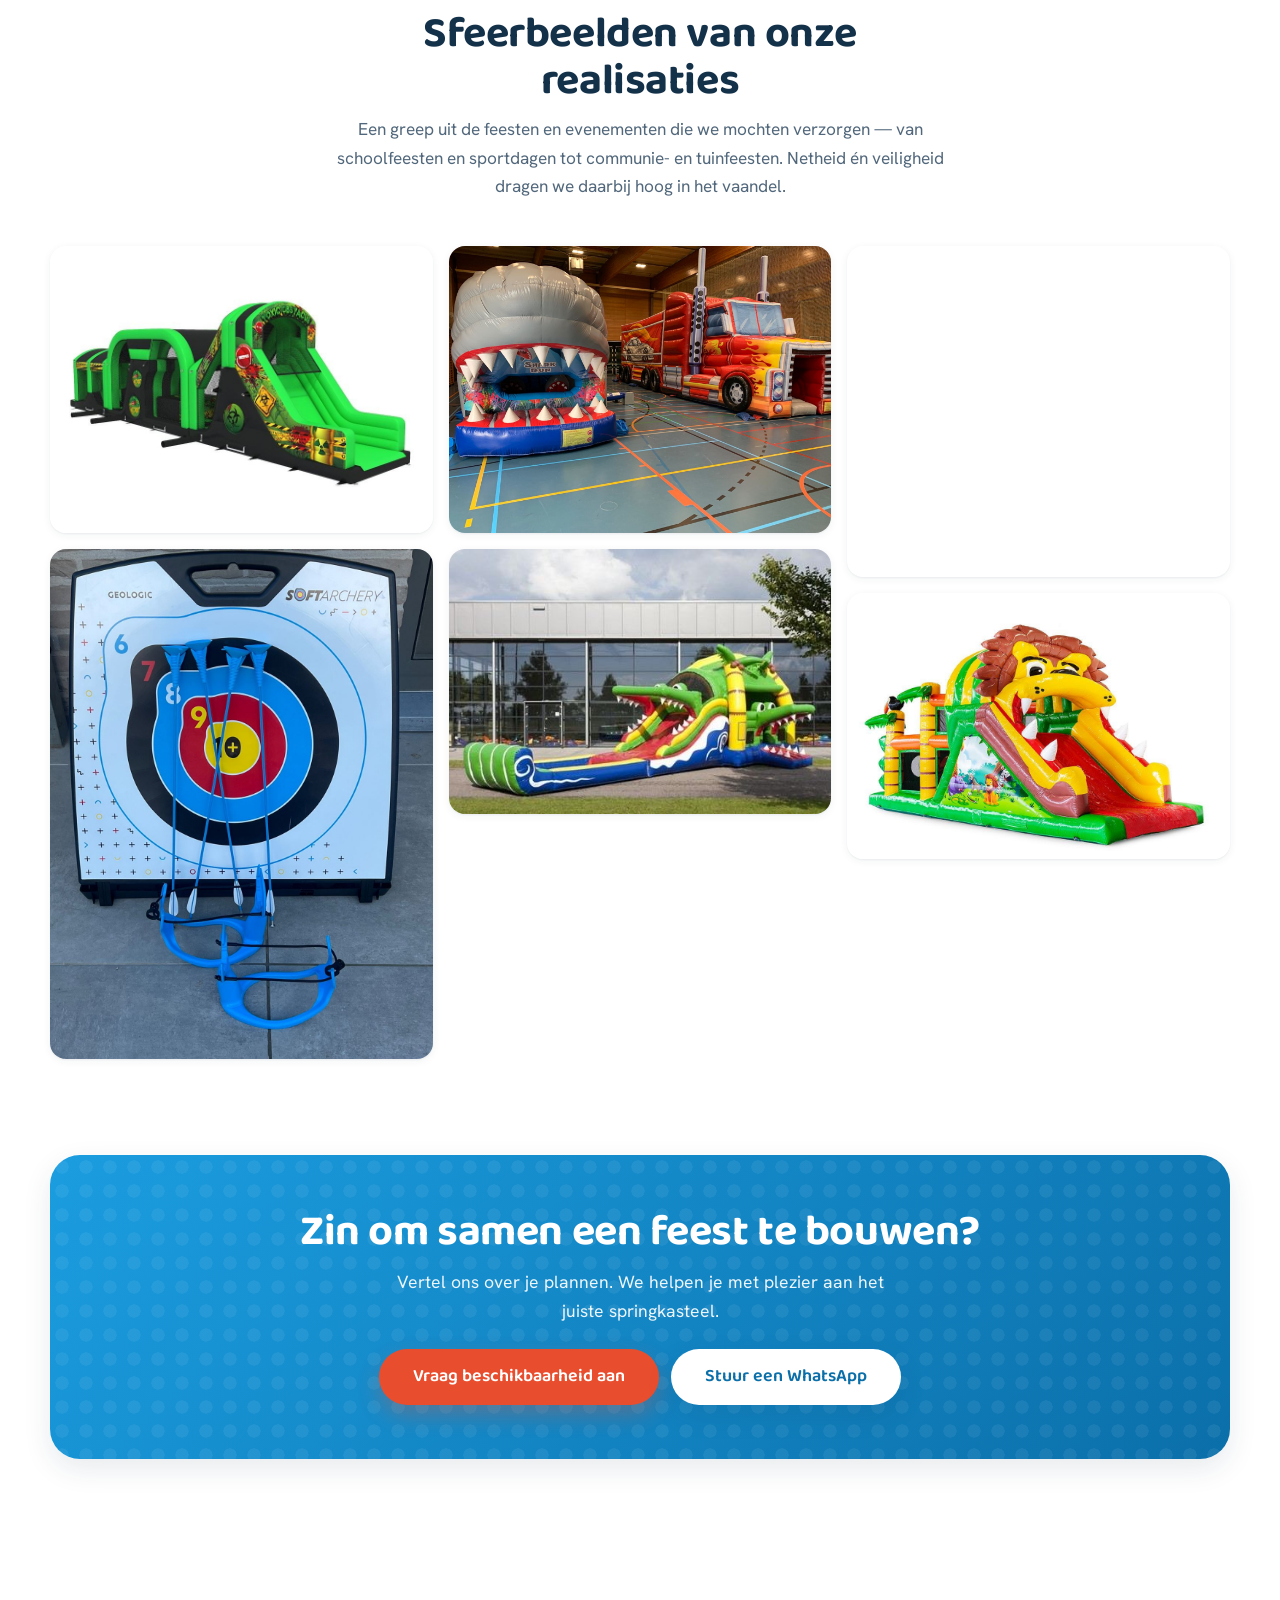
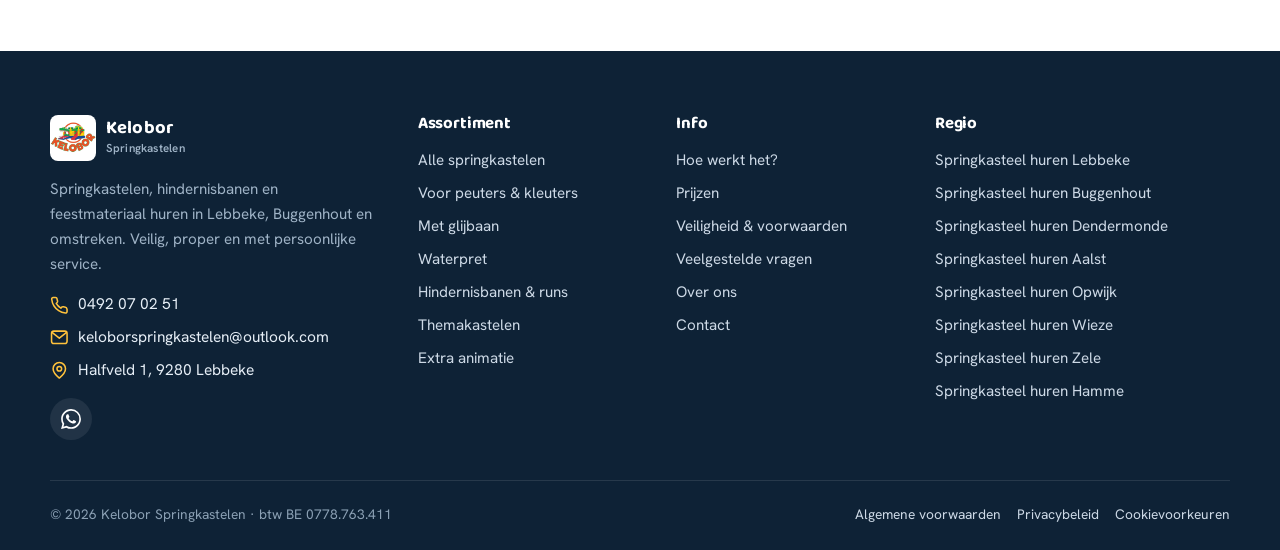
==== commit 44952466: "USP-iconen vervangen door emoji (home, over ons, prijzen) Consistent met de categorietegels en produ" ====
--- a/over-ons.html
+++ b/over-ons.html
@@ -50,12 +50,12 @@
           <h2>Service waar je op kan bouwen</h2>
         </div>
         <div class="usp-grid" data-reveal-stagger>
-          <div class="usp"><div class="usp__icon"><svg viewBox="0 0 24 24" fill="none" stroke="currentColor" stroke-width="2" stroke-linecap="round" stroke-linejoin="round"><path d="M19 14c1.5-1.5 3-3.3 3-5.5A4.5 4.5 0 0 0 12 5.5 4.5 4.5 0 0 0 2 8.5c0 2.2 1.5 4 3 5.5l7 7Z"/></svg></div><h3>Persoonlijk contact</h3><p>Geen anoniem callcenter, maar een vast en vriendelijk aanspreekpunt dat je écht verder helpt.</p></div>
-          <div class="usp"><div class="usp__icon"><svg viewBox="0 0 24 24" fill="none" stroke="currentColor" stroke-width="2" stroke-linecap="round" stroke-linejoin="round"><path d="M12 22s8-4 8-10V5l-8-3-8 3v7c0 6 8 10 8 10Z"/><path d="m9 12 2 2 4-4"/></svg></div><h3>Veiligheid voorop</h3><p>Onze toestellen voldoen aan de Europese normen en worden steeds vakkundig en stevig opgesteld.</p></div>
-          <div class="usp"><div class="usp__icon"><svg viewBox="0 0 24 24" fill="none" stroke="currentColor" stroke-width="2" stroke-linecap="round" stroke-linejoin="round"><path d="M12 3v4M12 17v4M3 12h4M17 12h4M5.6 5.6l2.8 2.8M15.6 15.6l2.8 2.8M18.4 5.6l-2.8 2.8M8.4 15.6l-2.8 2.8"/></svg></div><h3>Proper materiaal</h3><p>We hechten veel belang aan netheid. Elk kasteel wordt vóór levering gereinigd en ontsmet.</p></div>
-          <div class="usp"><div class="usp__icon"><svg viewBox="0 0 24 24" fill="none" stroke="currentColor" stroke-width="2" stroke-linecap="round" stroke-linejoin="round"><path d="m2 22 5-14 9 9-14 5Z"/><path d="M14 6a3 3 0 0 0 3-3M16 11a4 4 0 0 1 4-4"/></svg></div><h3>Ruime, frisse keuze</h3><p>Van peuterkastelen tot grote runs. We vernieuwen ons aanbod elk seizoen met nieuwe thema's.</p></div>
-          <div class="usp"><div class="usp__icon"><svg viewBox="0 0 24 24" fill="none" stroke="currentColor" stroke-width="2" stroke-linecap="round" stroke-linejoin="round"><path d="M20 10c0 5.5-8 12-8 12s-8-6.5-8-12a8 8 0 0 1 16 0Z"/><circle cx="12" cy="10" r="3"/></svg></div><h3>Lokaal &amp; betrokken</h3><p>We kennen de streek en zijn graag van de partij op feesten in onze eigen buurt.</p></div>
-          <div class="usp"><div class="usp__icon"><svg viewBox="0 0 24 24" fill="none" stroke="currentColor" stroke-width="2" stroke-linecap="round" stroke-linejoin="round"><path d="M3 7a2 2 0 0 1 2-2h13a1 1 0 0 1 1 1v2M3 7v10a2 2 0 0 0 2 2h15a1 1 0 0 0 1-1v-3M21 11v4h-4a2 2 0 0 1 0-4h4Z"/></svg></div><h3>Eerlijk &amp; duidelijk</h3><p>Transparante prijzen, geen verborgen kosten en betalen pas op de dag van levering.</p></div>
+          <div class="usp"><div class="usp__icon"><span class="usp-emoji" aria-hidden="true">&#129309;</span></div><h3>Persoonlijk contact</h3><p>Geen anoniem callcenter, maar een vast en vriendelijk aanspreekpunt dat je écht verder helpt.</p></div>
+          <div class="usp"><div class="usp__icon"><span class="usp-emoji" aria-hidden="true">&#128737;&#65039;</span></div><h3>Veiligheid voorop</h3><p>Onze toestellen voldoen aan de Europese normen en worden steeds vakkundig en stevig opgesteld.</p></div>
+          <div class="usp"><div class="usp__icon"><span class="usp-emoji" aria-hidden="true">&#10024;</span></div><h3>Proper materiaal</h3><p>We hechten veel belang aan netheid. Elk kasteel wordt vóór levering gereinigd en ontsmet.</p></div>
+          <div class="usp"><div class="usp__icon"><span class="usp-emoji" aria-hidden="true">&#127881;</span></div><h3>Ruime, frisse keuze</h3><p>Van peuterkastelen tot grote runs. We vernieuwen ons aanbod elk seizoen met nieuwe thema's.</p></div>
+          <div class="usp"><div class="usp__icon"><span class="usp-emoji" aria-hidden="true">&#128205;</span></div><h3>Lokaal &amp; betrokken</h3><p>We kennen de streek en zijn graag van de partij op feesten in onze eigen buurt.</p></div>
+          <div class="usp"><div class="usp__icon"><span class="usp-emoji" aria-hidden="true">&#129534;</span></div><h3>Eerlijk &amp; duidelijk</h3><p>Transparante prijzen, geen verborgen kosten en betalen pas op de dag van levering.</p></div>
         </div>
       </div>
     </section>
--- a/assets/css/styles.css
+++ b/assets/css/styles.css
@@ -317,6 +317,8 @@
 .usp:hover { transform: translateY(-3px); box-shadow: var(--sh-2); }
 .usp__icon { width: 54px; height: 54px; border-radius: 16px; display: grid; place-items: center; margin-bottom: .9rem; background: var(--sky-050); color: var(--sky-ink); }
 .usp__icon svg { width: 28px; height: 28px; }
+.usp__icon .usp-emoji { font-size: 28px; line-height: 1; }
+.usp:hover .usp-emoji { display: inline-block; transform: scale(1.12) rotate(-4deg); transition: transform .25s ease; }
 .usp h3 { font-size: 1.2rem; margin-bottom: .35rem; }
 .usp p { font-size: .96rem; }
 .usp:nth-child(2) .usp__icon { background: var(--mint-050); color: var(--mint); }
